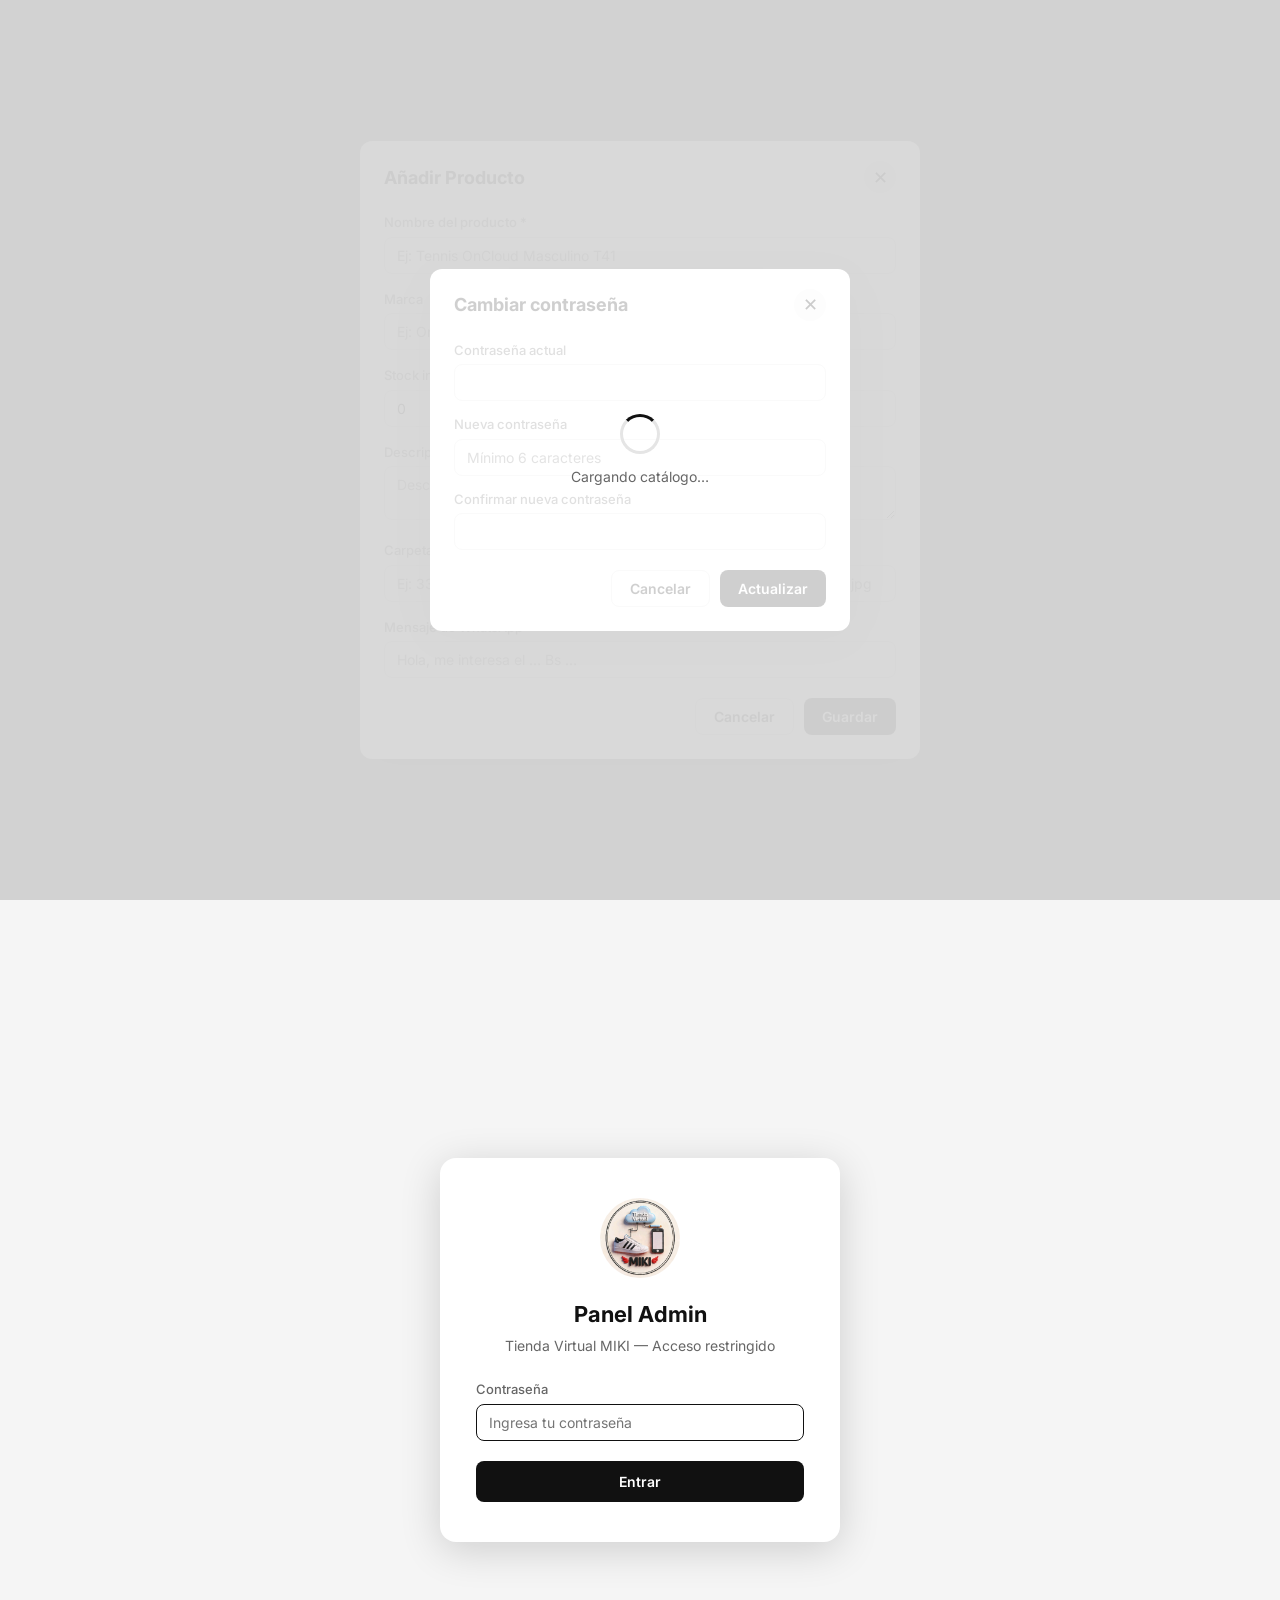
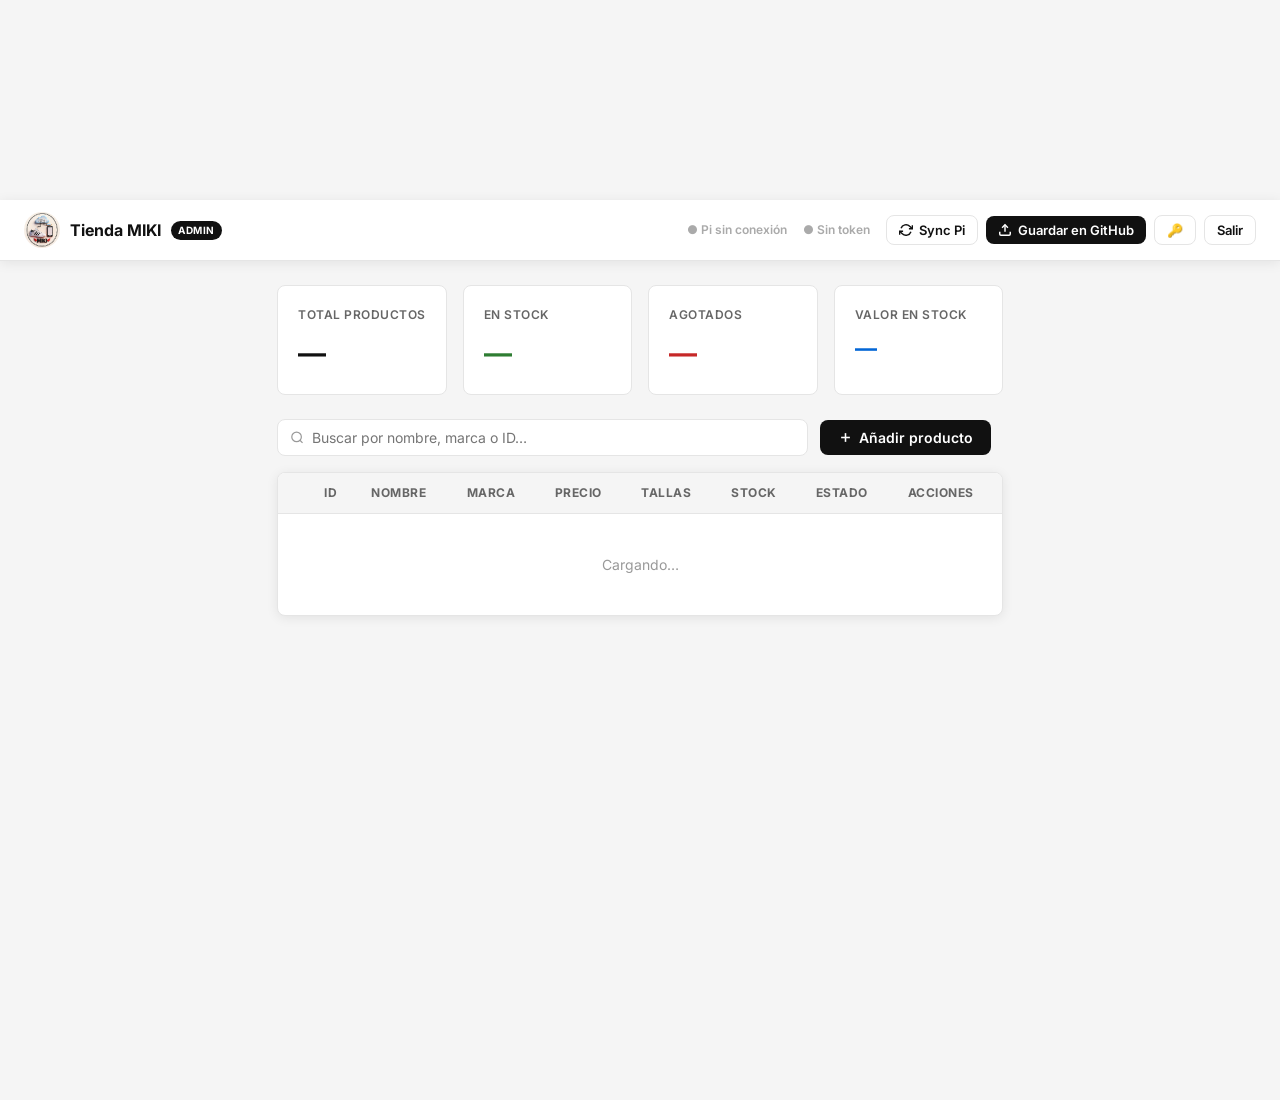
==== admin/index.html @ 53c1c058 "Fase 3: panel de administración /admin completo" ====
<!DOCTYPE html>
<html lang="es">
<head>
  <meta charset="UTF-8" />
  <meta name="viewport" content="width=device-width, initial-scale=1.0" />
  <title>Admin — Tienda Virtual MIKI</title>
  <link rel="preconnect" href="https://fonts.googleapis.com" />
  <link rel="preconnect" href="https://fonts.gstatic.com" crossorigin />
  <link href="https://fonts.googleapis.com/css2?family=Inter:wght@400;500;600;700&display=swap" rel="stylesheet" />
  <style>
    /* ── Reset & Variables ─────────────────────────────────────── */
    *, *::before, *::after { box-sizing: border-box; margin: 0; padding: 0; }

    :root {
      --bg:        #f5f5f5;
      --surface:   #ffffff;
      --border:    #e5e5e5;
      --text:      #111111;
      --muted:     #666666;
      --accent:    #111111;
      --accent-h:  #333333;
      --wa:        #25d366;
      --ok-bg:     #e8f5e9;
      --ok-txt:    #2e7d32;
      --ago-bg:    #fdecea;
      --ago-txt:   #c62828;
      --danger:    #d32f2f;
      --blue:      #0366d6;
      --radius:    8px;
      --shadow:    0 2px 12px rgba(0,0,0,.08);
      --shadow-lg: 0 8px 40px rgba(0,0,0,.16);
      --font:      'Inter', sans-serif;
    }

    html { scroll-behavior: smooth; }
    body {
      font-family: var(--font);
      background: var(--bg);
      color: var(--text);
      font-size: 14px;
      line-height: 1.5;
      -webkit-font-smoothing: antialiased;
    }

    img { display: block; max-width: 100%; }
    a   { color: var(--accent); text-decoration: none; }
    button { cursor: pointer; font-family: inherit; }
    input, select, textarea {
      font-family: inherit;
      font-size: 14px;
      border: 1px solid var(--border);
      border-radius: var(--radius);
      padding: 9px 12px;
      background: var(--surface);
      color: var(--text);
      width: 100%;
      transition: border-color .2s;
    }
    input:focus, select:focus, textarea:focus {
      outline: none;
      border-color: var(--accent);
    }
    label { display: block; margin-bottom: 4px; font-weight: 500; color: var(--muted); font-size: 13px; }

    /* ── Botones ────────────────────────────────────────────────── */
    .btn {
      display: inline-flex; align-items: center; gap: 6px;
      padding: 9px 18px;
      border-radius: var(--radius);
      font-weight: 600; font-size: 14px;
      border: none;
      cursor: pointer;
      transition: background .2s, transform .1s;
      white-space: nowrap;
    }
    .btn:active { transform: scale(.97); }
    .btn--dark  { background: var(--accent); color: #fff; }
    .btn--dark:hover { background: var(--accent-h); }
    .btn--ghost { background: var(--surface); color: var(--text); border: 1px solid var(--border); }
    .btn--ghost:hover { background: var(--bg); }
    .btn--danger { background: var(--danger); color: #fff; }
    .btn--danger:hover { background: #b71c1c; }
    .btn--sm { padding: 6px 12px; font-size: 13px; }
    .btn--highlight { background: #0366d6 !important; color: #fff !important; }

    /* ── AUTH SCREENS ───────────────────────────────────────────── */
    .auth-screen {
      min-height: 100vh;
      display: flex;
      align-items: center;
      justify-content: center;
      background: var(--bg);
    }
    .auth-card {
      background: var(--surface);
      border-radius: 16px;
      box-shadow: var(--shadow-lg);
      padding: 40px 36px;
      width: 100%;
      max-width: 400px;
      text-align: center;
    }
    .auth-card img.auth-logo {
      width: 80px; height: 80px;
      border-radius: 50%;
      margin: 0 auto 20px;
      object-fit: cover;
    }
    .auth-card h1 { font-size: 22px; font-weight: 700; margin-bottom: 4px; }
    .auth-card p  { color: var(--muted); margin-bottom: 24px; font-size: 14px; }
    .auth-field { margin-bottom: 16px; text-align: left; }
    .auth-card .btn { width: 100%; justify-content: center; margin-top: 4px; padding: 12px; }

    /* ── ADMIN APP ──────────────────────────────────────────────── */
    #screen-app {
      display: flex;
      flex-direction: column;
      min-height: 100vh;
    }

    /* Header */
    .admin-header {
      background: var(--surface);
      border-bottom: 1px solid var(--border);
      position: sticky; top: 0; z-index: 100;
      box-shadow: var(--shadow);
    }
    .admin-header__inner {
      max-width: 1400px; margin: 0 auto;
      padding: 0 24px;
      height: 60px;
      display: flex; align-items: center; gap: 16px;
    }
    .admin-header__logo {
      display: flex; align-items: center; gap: 10px;
      font-weight: 700; font-size: 16px;
    }
    .admin-header__logo img {
      width: 36px; height: 36px; border-radius: 50%; object-fit: cover;
    }
    .admin-header__badge {
      background: var(--accent); color: #fff;
      font-size: 10px; font-weight: 700;
      padding: 2px 7px; border-radius: 20px;
      letter-spacing: .5px;
    }
    .admin-header__status {
      display: flex; align-items: center; gap: 16px;
      margin-left: auto;
      font-size: 12px; font-weight: 600;
    }
    #pi-status, #github-status { white-space: nowrap; }
    .admin-header__actions {
      display: flex; gap: 8px; align-items: center;
    }

    /* Main layout */
    .admin-main {
      max-width: 1400px; margin: 0 auto;
      padding: 24px;
      flex: 1;
    }

    /* Stats */
    .stats-grid {
      display: grid;
      grid-template-columns: repeat(4, 1fr);
      gap: 16px;
      margin-bottom: 24px;
    }
    .stat-card {
      background: var(--surface);
      border-radius: var(--radius);
      border: 1px solid var(--border);
      padding: 20px;
    }
    .stat-card__label { font-size: 12px; color: var(--muted); font-weight: 600; text-transform: uppercase; letter-spacing: .5px; margin-bottom: 8px; }
    .stat-card__value { font-size: 28px; font-weight: 700; }
    .stat-card--ok  .stat-card__value { color: var(--ok-txt); }
    .stat-card--ago .stat-card__value { color: var(--ago-txt); }
    .stat-card--val .stat-card__value { color: var(--blue); font-size: 22px; }

    /* Toolbar */
    .toolbar {
      display: flex; align-items: center; gap: 12px;
      margin-bottom: 16px;
      flex-wrap: wrap;
    }
    .toolbar__search {
      display: flex; align-items: center; gap: 8px;
      background: var(--surface);
      border: 1px solid var(--border);
      border-radius: var(--radius);
      padding: 0 12px;
      flex: 1; min-width: 200px;
    }
    .toolbar__search input {
      border: none; box-shadow: none; padding: 9px 0;
    }
    .toolbar__search input:focus { border: none; outline: none; }
    #count-label { font-size: 13px; color: var(--muted); margin-left: auto; white-space: nowrap; }

    /* Tabla */
    .tabla-wrap {
      background: var(--surface);
      border-radius: var(--radius);
      border: 1px solid var(--border);
      overflow-x: auto;
      box-shadow: var(--shadow);
    }
    table { width: 100%; border-collapse: collapse; }
    thead th {
      background: var(--bg);
      padding: 11px 14px;
      text-align: left;
      font-size: 12px; font-weight: 700;
      color: var(--muted);
      text-transform: uppercase; letter-spacing: .5px;
      border-bottom: 1px solid var(--border);
      white-space: nowrap;
    }
    tbody tr { border-bottom: 1px solid var(--border); transition: background .15s; }
    tbody tr:last-child { border-bottom: none; }
    tbody tr:hover { background: #fafafa; }
    td { padding: 10px 14px; vertical-align: middle; }

    .td-img   { width: 64px; }
    .td-id    { width: 60px; color: var(--muted); font-size: 13px; }
    .td-nombre { font-weight: 600; max-width: 220px; }
    .td-precio { white-space: nowrap; font-weight: 600; }
    .td-tallas { color: var(--muted); font-size: 13px; max-width: 120px; }

    .tabla-thumb {
      width: 52px; height: 52px;
      border-radius: 6px; object-fit: cover;
      border: 1px solid var(--border);
    }

    /* Badge */
    .badge     { display: inline-block; padding: 3px 10px; border-radius: 20px; font-size: 12px; font-weight: 600; white-space: nowrap; }
    .badge-ok  { background: var(--ok-bg);  color: var(--ok-txt); }
    .badge-ago { background: var(--ago-bg); color: var(--ago-txt); }

    /* Stock control */
    .stock-ctrl {
      display: flex; align-items: center; gap: 4px;
    }
    .stock-btn {
      width: 28px; height: 28px;
      border: 1px solid var(--border);
      border-radius: 6px;
      background: var(--surface);
      font-size: 16px; font-weight: 600;
      display: flex; align-items: center; justify-content: center;
      line-height: 1;
      transition: background .15s;
    }
    .stock-btn:hover { background: var(--bg); }
    .stock-input {
      width: 56px; height: 28px;
      text-align: center;
      padding: 4px;
      border-radius: 6px;
      font-weight: 600;
    }

    /* Acciones */
    .acciones { display: flex; gap: 6px; }
    .btn-accion {
      width: 32px; height: 32px;
      border: 1px solid var(--border);
      border-radius: 6px;
      background: var(--surface);
      font-size: 15px;
      display: flex; align-items: center; justify-content: center;
      transition: background .15s, border-color .15s;
    }
    .btn-accion:hover { background: var(--bg); }
    .btn-del:hover { border-color: var(--danger); background: #fdecea; }

    /* ── MODALES ─────────────────────────────────────────────────── */
    .modal-overlay {
      position: fixed; inset: 0; z-index: 200;
      background: rgba(0,0,0,.5);
      display: flex; align-items: center; justify-content: center;
      padding: 20px;
    }
    .modal-box {
      background: var(--surface);
      border-radius: 12px;
      box-shadow: var(--shadow-lg);
      width: 100%; max-width: 560px;
      max-height: 90vh;
      overflow-y: auto;
    }
    .modal-box--sm { max-width: 420px; }
    .modal-header {
      display: flex; align-items: center; justify-content: space-between;
      padding: 20px 24px 0;
    }
    .modal-header h2 { font-size: 18px; font-weight: 700; }
    .modal-close {
      width: 32px; height: 32px; border-radius: 50%;
      border: none; background: var(--bg);
      font-size: 18px; display: flex; align-items: center; justify-content: center;
    }
    .modal-close:hover { background: var(--border); }
    .modal-body { padding: 20px 24px 24px; }
    .form-grid { display: grid; grid-template-columns: 1fr 1fr; gap: 16px; }
    .form-full  { grid-column: 1 / -1; }
    .form-group { margin-bottom: 0; }
    .form-actions {
      display: flex; gap: 10px; justify-content: flex-end;
      margin-top: 20px;
    }

    /* Token modal */
    .token-hint {
      font-size: 12px; color: var(--muted);
      background: var(--bg);
      padding: 10px 12px;
      border-radius: 6px;
      border: 1px solid var(--border);
      margin-bottom: 16px;
      line-height: 1.6;
    }
    .token-hint a { color: var(--blue); text-decoration: underline; }

    /* ── TOAST ──────────────────────────────────────────────────── */
    .toast {
      position: fixed; bottom: 24px; right: 24px;
      background: var(--accent); color: #fff;
      padding: 12px 20px;
      border-radius: var(--radius);
      font-size: 14px; font-weight: 500;
      box-shadow: var(--shadow-lg);
      z-index: 9999;
      opacity: 0; transform: translateY(10px);
      transition: opacity .3s, transform .3s;
      pointer-events: none;
    }
    .toast--visible   { opacity: 1; transform: translateY(0); }
    .toast--success   { background: #2e7d32; }
    .toast--error     { background: var(--danger); }
    .toast--info      { background: #555; }

    /* ── LOADING ─────────────────────────────────────────────────── */
    .loading-overlay {
      position: fixed; inset: 0; z-index: 300;
      background: rgba(255,255,255,.8);
      display: flex; align-items: center; justify-content: center;
      flex-direction: column; gap: 12px;
    }
    .spinner {
      width: 40px; height: 40px;
      border: 3px solid var(--border);
      border-top-color: var(--accent);
      border-radius: 50%;
      animation: spin .8s linear infinite;
    }
    @keyframes spin { to { transform: rotate(360deg); } }

    /* ── RESPONSIVE ──────────────────────────────────────────────── */
    @media (max-width: 900px) {
      .stats-grid { grid-template-columns: repeat(2, 1fr); }
      .admin-header__status { display: none; }
      .form-grid { grid-template-columns: 1fr; }
    }
    @media (max-width: 600px) {
      .admin-main { padding: 16px; }
      .stats-grid { grid-template-columns: repeat(2, 1fr); }
      .toolbar { gap: 8px; }
      #count-label { display: none; }
    }
  </style>
</head>
<body>

<!-- ════════════════════════════════════════════════════════════
     PANTALLA 1 — Configurar contraseña (primera vez)
════════════════════════════════════════════════════════════ -->
<div id="screen-setup" class="auth-screen" hidden>
  <div class="auth-card">
    <img src="../assets/images/logo.jpeg" alt="MIKI" class="auth-logo"
         onerror="this.style.display='none'" />
    <h1>Crear contraseña</h1>
    <p>Primera vez que ingresas al panel. Elige una contraseña para protegerlo.</p>
    <form id="form-setup">
      <div class="auth-field">
        <label for="setup-pwd">Nueva contraseña</label>
        <input id="setup-pwd" type="password" placeholder="Mínimo 6 caracteres" required minlength="6" />
      </div>
      <div class="auth-field">
        <label for="setup-confirm">Confirmar contraseña</label>
        <input id="setup-confirm" type="password" placeholder="Repite la contraseña" required />
      </div>
      <button type="submit" class="btn btn--dark">Crear contraseña y entrar</button>
    </form>
  </div>
</div>

<!-- ════════════════════════════════════════════════════════════
     PANTALLA 2 — Login
════════════════════════════════════════════════════════════ -->
<div id="screen-login" class="auth-screen" hidden>
  <div class="auth-card">
    <img src="../assets/images/logo.jpeg" alt="MIKI" class="auth-logo"
         onerror="this.style.display='none'" />
    <h1>Panel Admin</h1>
    <p>Tienda Virtual MIKI — Acceso restringido</p>
    <form id="form-login">
      <div class="auth-field">
        <label for="login-pwd">Contraseña</label>
        <input id="login-pwd" type="password" placeholder="Ingresa tu contraseña" required autofocus />
      </div>
      <button type="submit" class="btn btn--dark">Entrar</button>
    </form>
  </div>
</div>

<!-- ════════════════════════════════════════════════════════════
     PANTALLA 3 — App principal
════════════════════════════════════════════════════════════ -->
<div id="screen-app" hidden>

  <!-- HEADER ─────────────────────────────────────────────────── -->
  <header class="admin-header">
    <div class="admin-header__inner">
      <div class="admin-header__logo">
        <img src="../assets/images/logo.jpeg" alt="MIKI"
             onerror="this.style.display='none'" />
        <span>Tienda MIKI</span>
        <span class="admin-header__badge">ADMIN</span>
      </div>

      <div class="admin-header__status">
        <span id="pi-status" style="color:#aaa">● Pi sin conexión</span>
        <span id="github-status" style="color:#aaa">● Sin token</span>
      </div>

      <div class="admin-header__actions">
        <button id="btn-sync-pi" class="btn btn--ghost btn--sm" onclick="syncPiStock()">
          <svg width="14" height="14" viewBox="0 0 24 24" fill="none" stroke="currentColor" stroke-width="2.5"><path d="M23 4v6h-6"/><path d="M1 20v-6h6"/><path d="M3.51 9a9 9 0 0 1 14.85-3.36L23 10"/><path d="M20.49 15a9 9 0 0 1-14.85 3.36L1 14"/></svg>
          Sync Pi
        </button>
        <button id="btn-save-github" class="btn btn--dark btn--sm" onclick="saveToGitHub()">
          <svg width="14" height="14" viewBox="0 0 24 24" fill="none" stroke="currentColor" stroke-width="2.5"><path d="M21 15v4a2 2 0 0 1-2 2H5a2 2 0 0 1-2-2v-4"/><polyline points="17 8 12 3 7 8"/><line x1="12" y1="3" x2="12" y2="15"/></svg>
          Guardar en GitHub
        </button>
        <button class="btn btn--ghost btn--sm" onclick="abrirCambiarPwd()" title="Cambiar contraseña">🔑</button>
        <button class="btn btn--ghost btn--sm" onclick="logout()" title="Cerrar sesión">Salir</button>
      </div>
    </div>
  </header>

  <!-- MAIN ──────────────────────────────────────────────────────── -->
  <main class="admin-main">

    <!-- Stats -->
    <div class="stats-grid">
      <div class="stat-card">
        <p class="stat-card__label">Total productos</p>
        <p class="stat-card__value" id="stat-total">—</p>
      </div>
      <div class="stat-card stat-card--ok">
        <p class="stat-card__label">En stock</p>
        <p class="stat-card__value" id="stat-stock">—</p>
      </div>
      <div class="stat-card stat-card--ago">
        <p class="stat-card__label">Agotados</p>
        <p class="stat-card__value" id="stat-agotado">—</p>
      </div>
      <div class="stat-card stat-card--val">
        <p class="stat-card__label">Valor en stock</p>
        <p class="stat-card__value" id="stat-valor">—</p>
      </div>
    </div>

    <!-- Toolbar -->
    <div class="toolbar">
      <div class="toolbar__search">
        <svg width="15" height="15" viewBox="0 0 24 24" fill="none" stroke="#999" stroke-width="2"><circle cx="11" cy="11" r="8"/><path d="m21 21-4.35-4.35"/></svg>
        <input type="text" id="search-admin" placeholder="Buscar por nombre, marca o ID…" autocomplete="off" />
      </div>
      <button class="btn btn--dark" onclick="abrirNuevo()">
        <svg width="15" height="15" viewBox="0 0 24 24" fill="none" stroke="currentColor" stroke-width="2.5"><line x1="12" y1="5" x2="12" y2="19"/><line x1="5" y1="12" x2="19" y2="12"/></svg>
        Añadir producto
      </button>
      <span id="count-label" style="font-size:13px;color:#999"></span>
    </div>

    <!-- Tabla -->
    <div class="tabla-wrap">
      <table>
        <thead>
          <tr>
            <th></th>
            <th>ID</th>
            <th>Nombre</th>
            <th>Marca</th>
            <th>Precio</th>
            <th>Tallas</th>
            <th>Stock</th>
            <th>Estado</th>
            <th>Acciones</th>
          </tr>
        </thead>
        <tbody id="tabla-body">
          <tr><td colspan="9" style="text-align:center;padding:40px;color:#999">Cargando…</td></tr>
        </tbody>
      </table>
    </div>

  </main>
</div><!-- /screen-app -->

<!-- ════════════════════════════════════════════════════════════
     MODAL — Formulario de producto
════════════════════════════════════════════════════════════ -->
<div id="modal-form" class="modal-overlay" hidden>
  <div class="modal-box">
    <div class="modal-header">
      <h2 id="modal-form-title">Añadir Producto</h2>
      <button class="modal-close" onclick="cerrarModalForm()">✕</button>
    </div>
    <div class="modal-body">
      <form id="form-producto">
        <div class="form-grid">

          <div class="form-group form-full">
            <label for="f-nombre">Nombre del producto *</label>
            <input id="f-nombre" type="text" placeholder="Ej: Tennis OnCloud Masculino T41" required />
          </div>

          <div class="form-group">
            <label for="f-marca">Marca</label>
            <input id="f-marca" type="text" placeholder="Ej: On Cloud" list="marcas-list" />
            <datalist id="marcas-list">
              <option value="On Cloud" />
              <option value="Adidas" />
              <option value="Nike" />
              <option value="New Balance" />
              <option value="Jordan" />
            </datalist>
          </div>

          <div class="form-group">
            <label for="f-precio">Precio (Bs) *</label>
            <input id="f-precio" type="number" placeholder="Ej: 320" min="1" step="0.5" required />
          </div>

          <div class="form-group">
            <label for="f-stock">Stock inicial</label>
            <input id="f-stock" type="number" placeholder="0" min="0" value="0" />
          </div>

          <div class="form-group">
            <label for="f-tallas">Tallas disponibles *</label>
            <input id="f-tallas" type="text" placeholder="Ej: 40, 41, 42, 43" />
          </div>

          <div class="form-group form-full">
            <label for="f-descripcion">Descripción</label>
            <textarea id="f-descripcion" rows="2" placeholder="Descripción breve del producto…" style="resize:vertical"></textarea>
          </div>

          <div class="form-group">
            <label for="f-carpeta">Carpeta de imágenes</label>
            <input id="f-carpeta" type="text" placeholder="Ej: 33_tennis_nike_t42" />
          </div>

          <div class="form-group">
            <label for="f-imagen">URL imagen principal</label>
            <input id="f-imagen" type="text" placeholder="assets/images/carpeta/main.jpg" />
          </div>

          <div class="form-group form-full">
            <label for="f-whatsapp">Mensaje de WhatsApp</label>
            <input id="f-whatsapp" type="text" placeholder="Hola, me interesa el … Bs …" />
          </div>

        </div>
        <div class="form-actions">
          <button type="button" class="btn btn--ghost" onclick="cerrarModalForm()">Cancelar</button>
          <button type="submit" class="btn btn--dark">Guardar</button>
        </div>
      </form>
    </div>
  </div>
</div>

<!-- ════════════════════════════════════════════════════════════
     MODAL — GitHub Token
════════════════════════════════════════════════════════════ -->
<div id="modal-token" class="modal-overlay" hidden>
  <div class="modal-box modal-box--sm">
    <div class="modal-header">
      <h2>Token de GitHub</h2>
      <button class="modal-close" onclick="cerrarModalToken()">✕</button>
    </div>
    <div class="modal-body">
      <div class="token-hint">
        Necesitas un <strong>Personal Access Token (PAT)</strong> de GitHub con permisos de <code>repo</code>.
        Crea uno en:
        <a href="https://github.com/settings/tokens" target="_blank">github.com/settings/tokens</a>.
        <br/>Se guarda en este navegador (localStorage) y no viaja a ningún servidor.
      </div>
      <form id="form-token">
        <div style="margin-bottom:16px">
          <label for="input-token">Personal Access Token</label>
          <input id="input-token" type="password" placeholder="ghp_…" required />
        </div>
        <div class="form-actions">
          <button type="button" class="btn btn--ghost" onclick="cerrarModalToken()">Cancelar</button>
          <button type="submit" class="btn btn--dark">Guardar y subir</button>
        </div>
      </form>
    </div>
  </div>
</div>

<!-- ════════════════════════════════════════════════════════════
     MODAL — Cambiar contraseña
════════════════════════════════════════════════════════════ -->
<div id="modal-pwd" class="modal-overlay" hidden>
  <div class="modal-box modal-box--sm">
    <div class="modal-header">
      <h2>Cambiar contraseña</h2>
      <button class="modal-close" onclick="cerrarModalPwd()">✕</button>
    </div>
    <div class="modal-body">
      <form id="form-cambiar-pwd">
        <div style="margin-bottom:14px">
          <label for="pwd-actual">Contraseña actual</label>
          <input id="pwd-actual" type="password" required />
        </div>
        <div style="margin-bottom:14px">
          <label for="pwd-nueva">Nueva contraseña</label>
          <input id="pwd-nueva" type="password" placeholder="Mínimo 6 caracteres" required minlength="6" />
        </div>
        <div style="margin-bottom:14px">
          <label for="pwd-confirm">Confirmar nueva contraseña</label>
          <input id="pwd-confirm" type="password" required />
        </div>
        <div class="form-actions">
          <button type="button" class="btn btn--ghost" onclick="cerrarModalPwd()">Cancelar</button>
          <button type="submit" class="btn btn--dark">Actualizar</button>
        </div>
      </form>
    </div>
  </div>
</div>

<!-- Toast de notificaciones -->
<div id="toast" class="toast" role="status" aria-live="polite"></div>

<!-- Loading overlay -->
<div id="loading-overlay" class="loading-overlay" hidden>
  <div class="spinner"></div>
  <p style="color:#666;font-size:14px">Cargando catálogo…</p>
</div>

<script src="../assets/js/admin.js"></script>
</body>
</html>
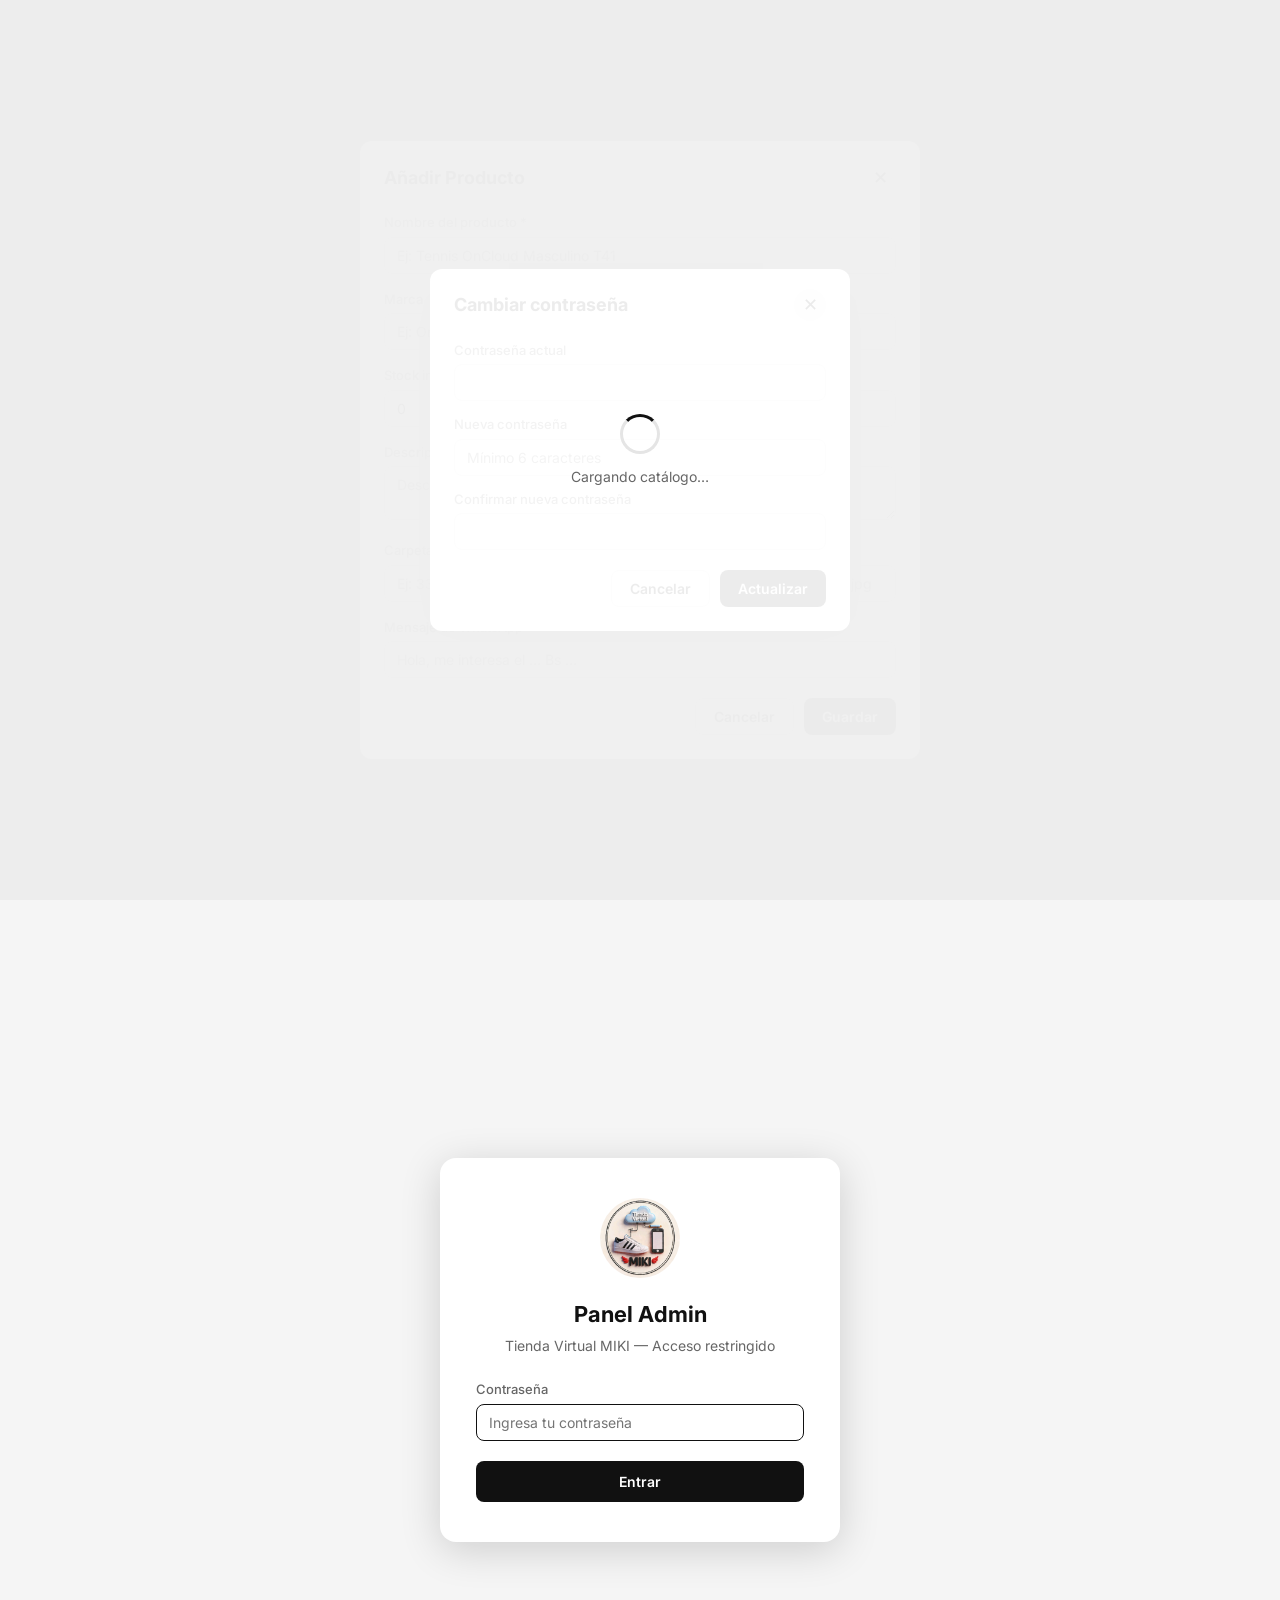
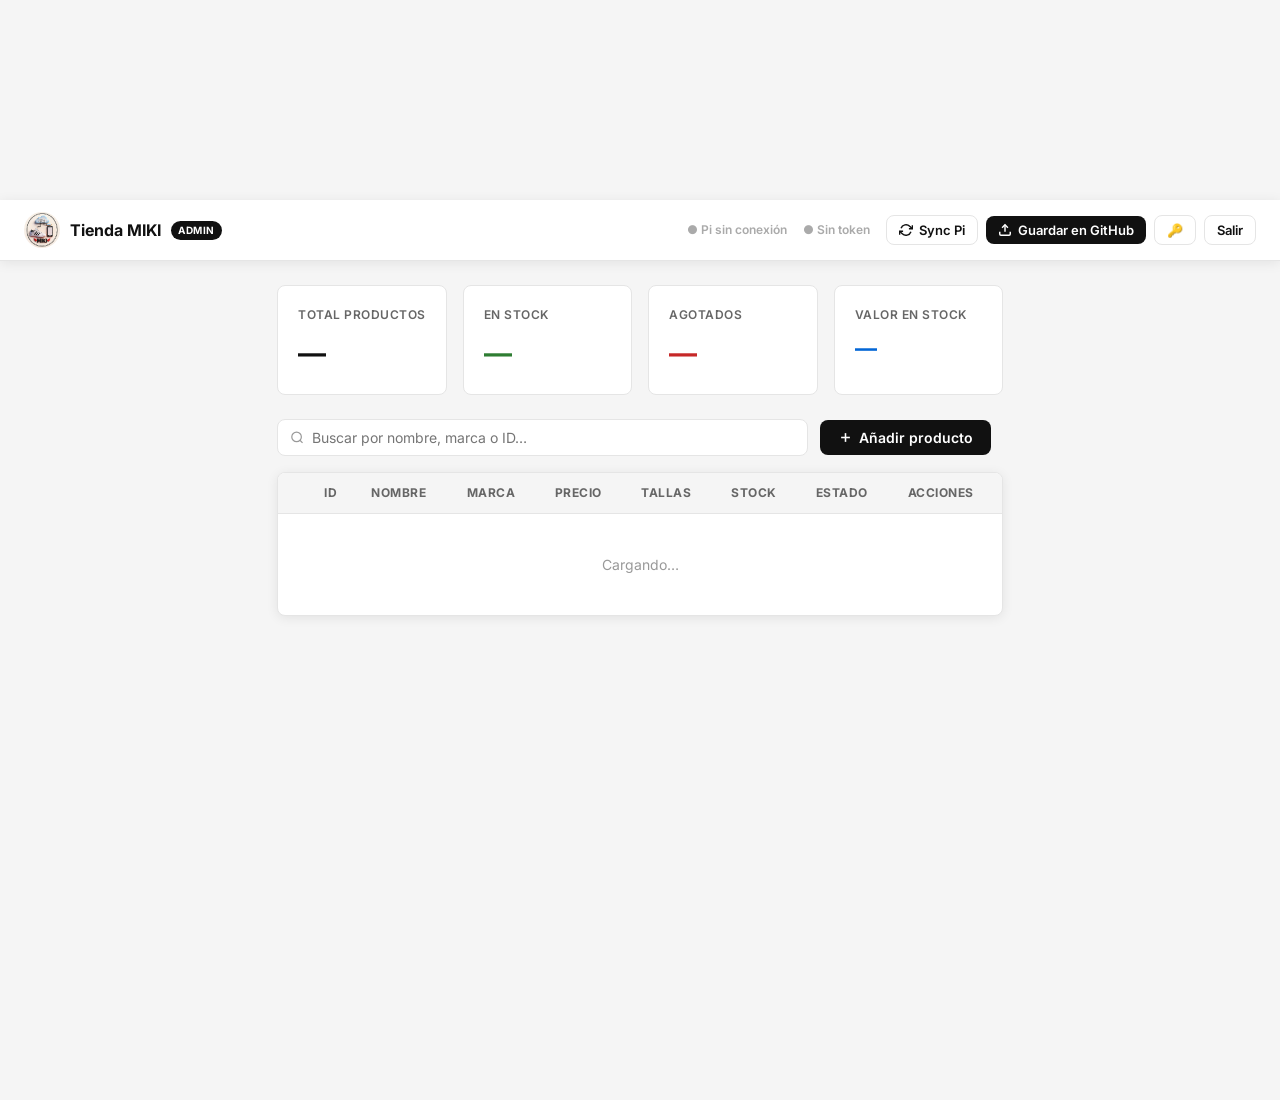
==== commit ba1b1076: "Fix: timeout en GitHub fetch + z-index loading overlay" ====
--- a/admin/index.html
+++ b/admin/index.html
@@ -346,10 +346,11 @@
 
     /* ── LOADING ─────────────────────────────────────────────────── */
     .loading-overlay {
-      position: fixed; inset: 0; z-index: 300;
-      background: rgba(255,255,255,.8);
+      position: fixed; inset: 0; z-index: 9000;
+      background: rgba(255,255,255,.92);
       display: flex; align-items: center; justify-content: center;
       flex-direction: column; gap: 12px;
+      cursor: wait;
     }
     .spinner {
       width: 40px; height: 40px;
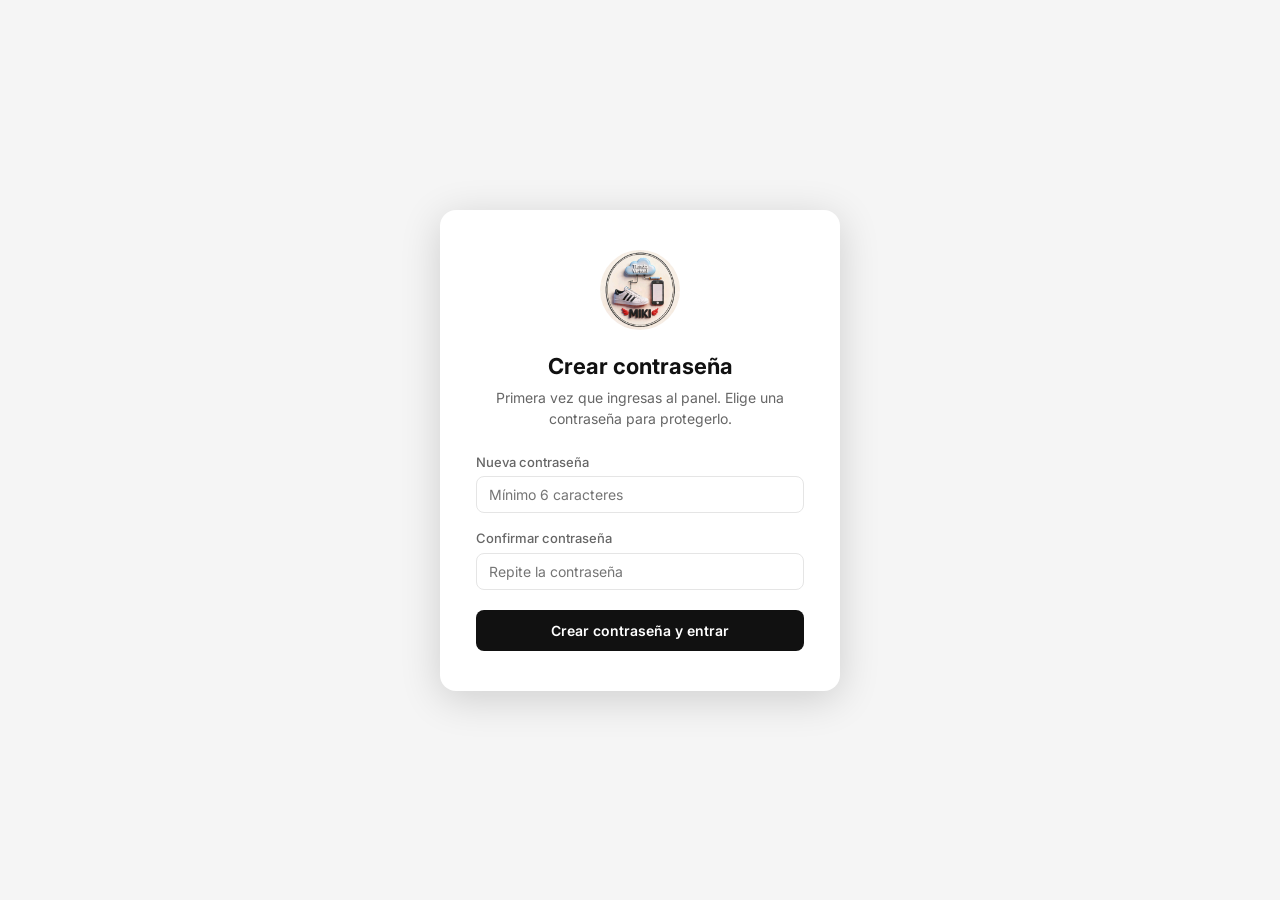
==== commit 20905d52: "Fix crítico: [hidden] display:none !important — loading y modales" ====
--- a/admin/index.html
+++ b/admin/index.html
@@ -8,6 +8,9 @@
   <link rel="preconnect" href="https://fonts.gstatic.com" crossorigin />
   <link href="https://fonts.googleapis.com/css2?family=Inter:wght@400;500;600;700&display=swap" rel="stylesheet" />
   <style>
+    /* Garantiza que hidden siempre oculta, sin importar display del CSS */
+    [hidden] { display: none !important; }
+
     /* ── Reset & Variables ─────────────────────────────────────── */
     *, *::before, *::after { box-sizing: border-box; margin: 0; padding: 0; }
 
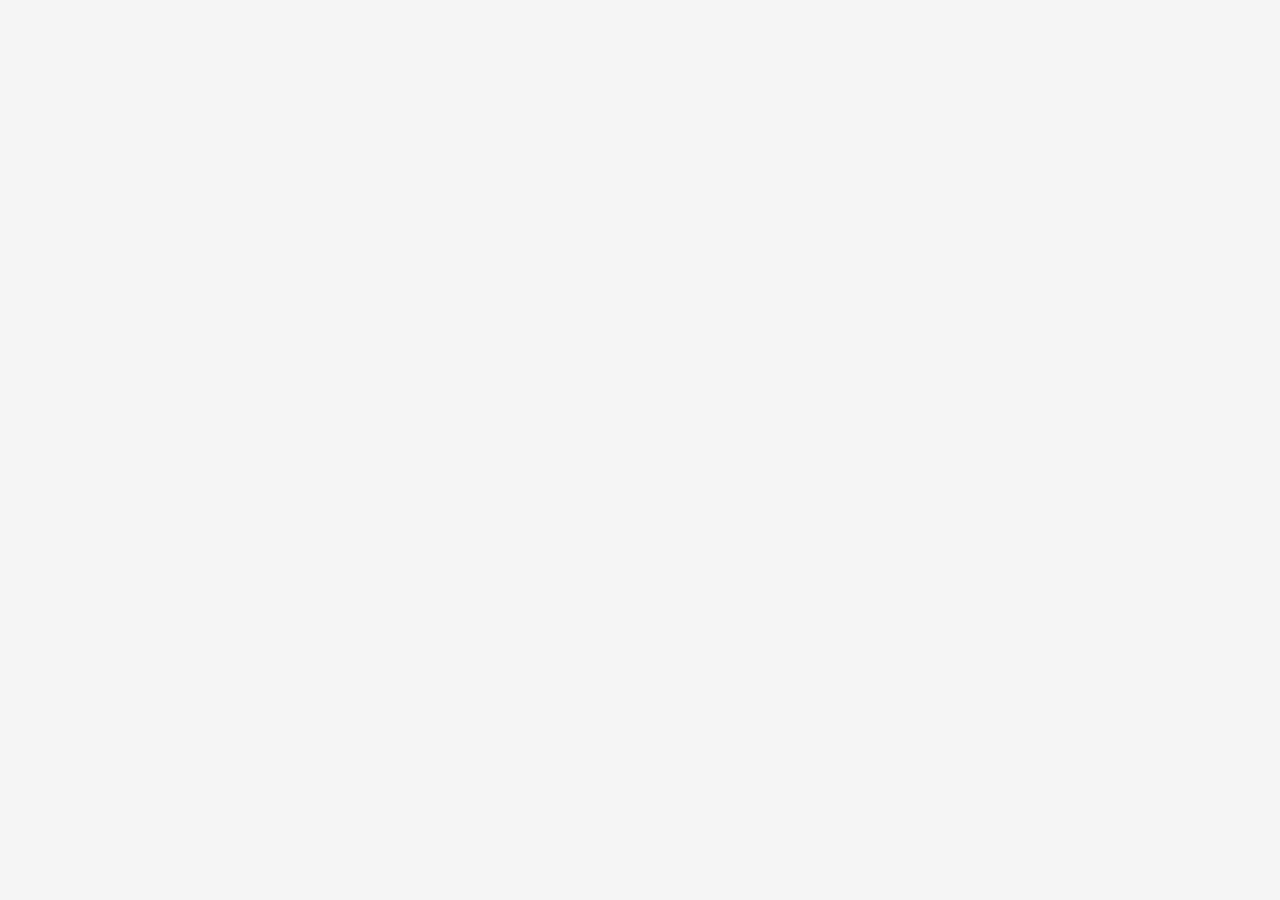
==== commit 98d96cc4: "Seguridad: contraseña hardcodeada, eliminar setup público" ====
--- a/admin/index.html
+++ b/admin/index.html
@@ -380,28 +380,7 @@
 </head>
 <body>
 
-<!-- ════════════════════════════════════════════════════════════
-     PANTALLA 1 — Configurar contraseña (primera vez)
-════════════════════════════════════════════════════════════ -->
-<div id="screen-setup" class="auth-screen" hidden>
-  <div class="auth-card">
-    <img src="../assets/images/logo.jpeg" alt="MIKI" class="auth-logo"
-         onerror="this.style.display='none'" />
-    <h1>Crear contraseña</h1>
-    <p>Primera vez que ingresas al panel. Elige una contraseña para protegerlo.</p>
-    <form id="form-setup">
-      <div class="auth-field">
-        <label for="setup-pwd">Nueva contraseña</label>
-        <input id="setup-pwd" type="password" placeholder="Mínimo 6 caracteres" required minlength="6" />
-      </div>
-      <div class="auth-field">
-        <label for="setup-confirm">Confirmar contraseña</label>
-        <input id="setup-confirm" type="password" placeholder="Repite la contraseña" required />
-      </div>
-      <button type="submit" class="btn btn--dark">Crear contraseña y entrar</button>
-    </form>
-  </div>
-</div>
+<!-- screen-setup eliminado: contraseña hardcodeada en admin.js -->
 
 <!-- ════════════════════════════════════════════════════════════
      PANTALLA 2 — Login
@@ -451,7 +430,7 @@
           <svg width="14" height="14" viewBox="0 0 24 24" fill="none" stroke="currentColor" stroke-width="2.5"><path d="M21 15v4a2 2 0 0 1-2 2H5a2 2 0 0 1-2-2v-4"/><polyline points="17 8 12 3 7 8"/><line x1="12" y1="3" x2="12" y2="15"/></svg>
           Guardar en GitHub
         </button>
-        <button class="btn btn--ghost btn--sm" onclick="abrirCambiarPwd()" title="Cambiar contraseña">🔑</button>
+
         <button class="btn btn--ghost btn--sm" onclick="logout()" title="Cerrar sesión">Salir</button>
       </div>
     </div>
